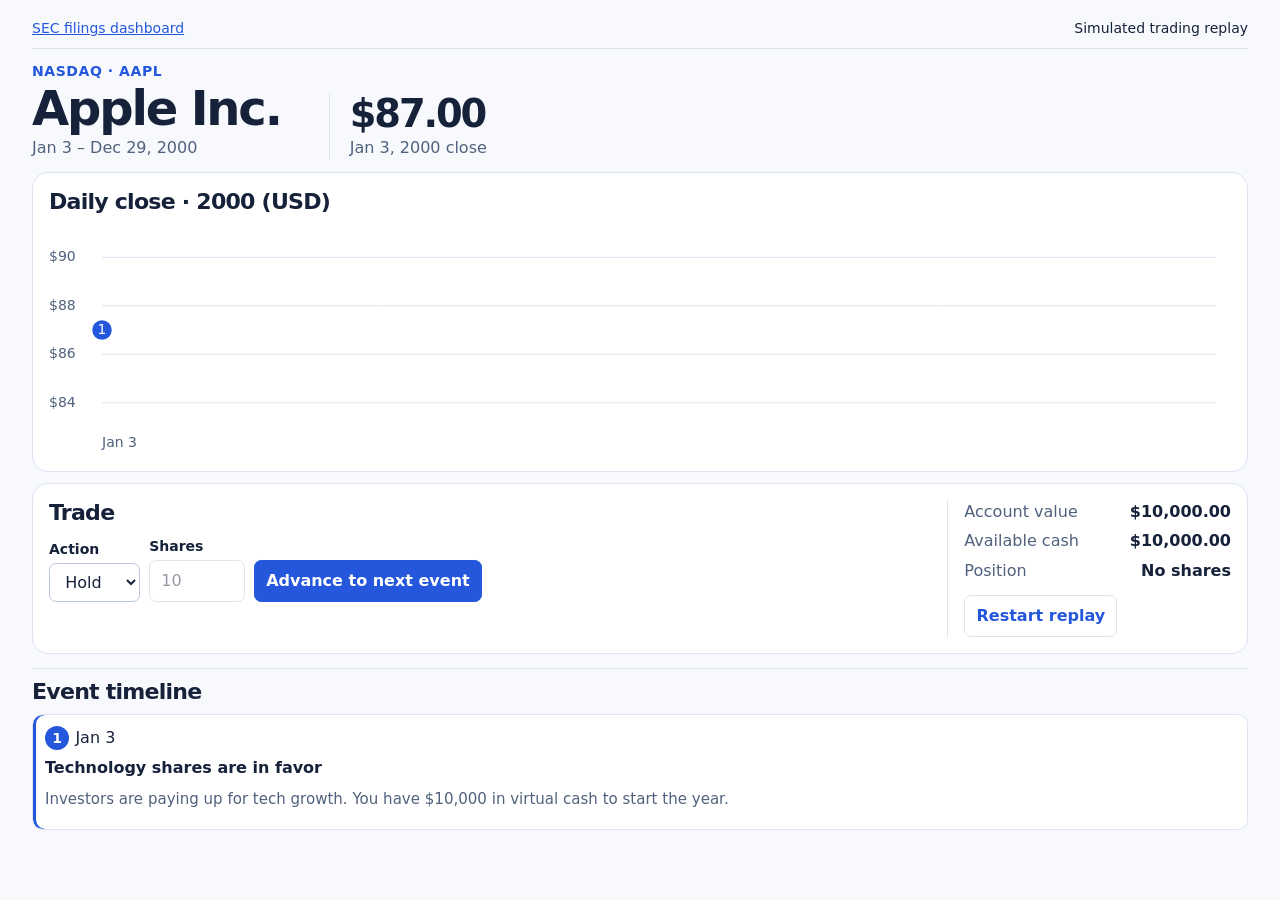
==== site/replay.html @ e9c34d88 "Prepare SEC filings dashboard and Apple replay for hackathon" ====
<!doctype html>
<html lang="en">
<head>
  <meta charset="utf-8">
  <meta name="viewport" content="width=device-width, initial-scale=1">
  <title>Apple trading replay</title>
  <link rel="stylesheet" href="replay.css?v=long-replay">
  <script type="module" src="replay.js?v=long-replay"></script>
</head>
<body>
  <main>
    <nav><a href="index.html">SEC filings dashboard</a><span>Simulated trading replay</span></nav>
    <header>
      <div><p class="market">NASDAQ · AAPL</p><h1>Apple Inc.</h1><p class="muted" id="period"></p></div>
      <div class="quote"><strong id="price"></strong><span id="date"></span></div>
    </header>
    <section aria-labelledby="chart-title" class="chart-panel">
      <h2 id="chart-title">Daily close <span class="muted">(USD)</span></h2>
      <div class="chart-wrap">
        <canvas id="chart" tabindex="0" aria-label="Simulated daily closes. Use the arrow keys to inspect dates and prices." aria-describedby="chart-detail"></canvas>
        <div id="chart-detail" class="chart-detail" hidden><span id="hover-date"></span><strong id="hover-price"></strong></div>
      </div>
    </section>
    <section class="desk" aria-labelledby="decision-title">
      <div class="decision">
        <h2 id="decision-title"></h2>
        <p id="decision-copy" hidden></p>
        <form id="trade">
          <div class="field"><label for="action">Action</label><select id="action">
            <option value="hold">Hold</option><option value="buy">Buy</option><option value="sell">Sell</option>
            <option value="short">Short</option><option value="cover">Cover</option>
          </select></div>
          <div class="field"><label for="shares">Shares</label><input id="shares" type="number" min="1" max="100000" step="1" value="10" disabled></div>
          <button type="submit">Advance to next event</button>
        </form>
        <p id="trade-note" class="muted" hidden></p>
        <div id="checkpoint-actions" hidden>
          <button id="continue" type="button"></button>
          <button id="stop" type="button" class="secondary">End replay</button>
        </div>
        <p id="message" role="status"></p>
      </div>
      <aside aria-label="Portfolio">
        <dl><div><dt>Account value</dt><dd id="equity"></dd></div><div><dt>Available cash</dt><dd id="available"></dd></div><div><dt>Position</dt><dd id="position"></dd></div></dl>
        <button id="reset" type="button" class="secondary">Restart replay</button>
      </aside>
    </section>
    <section class="timeline-section"><h2>Event timeline</h2><ol id="timeline" tabindex="0" aria-label="Revealed events, scroll for more"></ol></section>
    <section id="history-section" hidden><h2>Trade history</h2><ol id="history"></ol></section>
  </main>
</body>
</html>
---- site/replay.css ----
:root{font:16px/1.5 system-ui,sans-serif;color:#16213a;background:#f7f9fd;--blue:#2457dc;--line:#dce4f1;--muted:#50627d}
*{box-sizing:border-box}
main{width:min(76rem,calc(100% - 2rem));margin:0 auto 1.5rem}
nav{display:flex;justify-content:space-between;gap:1rem;padding:.6rem 0;border-bottom:1px solid var(--line);font-size:.875rem}
a{color:var(--blue)}
header,.section-top{display:flex;justify-content:space-between;align-items:baseline;gap:1rem}
header{align-items:end;padding:.75rem 0 .8rem}
h1{font-size:clamp(1.9rem,4vw,3rem);line-height:1;letter-spacing:-.045em;margin:.12rem 0 .22rem}
h2{font-size:clamp(1.15rem,2vw,1.38rem);letter-spacing:-.035em;line-height:1.2;margin:0}
p{margin:.5rem 0}
.market{color:var(--blue);font-size:.875rem;font-weight:750;letter-spacing:.04em}
.muted,.quote span,dt{color:var(--muted)}
.quote{text-align:right;white-space:nowrap}
.quote strong{display:block;font-size:clamp(1.55rem,4vw,2.4rem);font-weight:800;letter-spacing:-.055em;line-height:1.1}
.chart-panel,.desk{background:white;border:1px solid var(--line);border-radius:1rem;padding:clamp(.75rem,2vw,1rem)}
.chart-panel .section-top{margin-bottom:.35rem}
#chart{display:block;width:100%;height:clamp(9rem,26dvh,16rem)}
.desk{margin-top:.65rem;display:grid;grid-template-columns:1fr minmax(14rem,24%);gap:1rem}
aside{border-left:1px solid var(--line);padding-left:1rem}
dl{margin:0 0 .75rem} dl div{display:flex;justify-content:space-between;gap:.5rem;margin-bottom:.35rem} dd{margin:0;font-weight:750;text-align:right}
form{display:flex;flex-wrap:wrap;align-items:end;gap:.55rem;margin-top:.6rem}
.field{display:grid;gap:.2rem} label{font-size:.875rem;font-weight:650}
button,select,input{font:inherit;border:1px solid #b9c6da;border-radius:.45rem;padding:.5rem .7rem;background:white;color:inherit}
button{cursor:pointer;background:var(--blue);border-color:var(--blue);color:white;font-weight:700}
button:hover{filter:brightness(.92)}
button.secondary{background:white;color:var(--blue);border-color:var(--line)}
button:focus-visible,select:focus-visible,input:focus-visible,a:focus-visible{outline:3px solid #819fff;outline-offset:2px}
input{width:6rem} input:disabled{opacity:.45}
#message{color:var(--muted);margin-bottom:0}
#message:empty{display:none}
.timeline-section,#history-section{margin-top:.85rem;border-top:1px solid var(--line);padding-top:.65rem}
ol{list-style:none;padding:0}
#timeline{display:grid;grid-auto-flow:column;grid-auto-columns:minmax(min(15rem,85%),1fr);gap:.6rem;overflow-x:auto;margin:.55rem 0 0;padding:0 0 .4rem}
#timeline li{padding:.65rem .75rem;background:white;border:1px solid var(--line);border-radius:.65rem}
#timeline li.current{border-color:#7797ef}
#timeline strong{display:block;margin:.35rem 0}
#timeline p,#history{color:var(--muted);font-size:.94rem}
.event-number{background:var(--blue);color:white;display:inline-grid;place-items:center;border-radius:50%;width:1.5rem;height:1.5rem;margin-right:.4rem;font-weight:750}
@media(max-width:640px){header{align-items:start}.desk{grid-template-columns:1fr}aside{border-left:0;border-top:1px solid var(--line);padding:1rem 0 0}.section-top{flex-wrap:wrap}.quote span{font-size:.85rem}}

form[hidden]{display:none}

button:disabled{cursor:wait;opacity:.65;filter:none}

header p,.decision .market{margin:0}
#trade-note{font-size:.875rem;margin:.35rem 0 0}
#timeline:focus-visible{outline:3px solid #819fff;outline-offset:2px}
@media(max-width:640px){
  header{gap:.5rem}
  #chart{height:clamp(8rem,18dvh,12rem)}
  .desk{gap:.65rem}
  aside{padding-top:.65rem}
  dl{margin-bottom:.4rem}
  #reset{padding:.35rem .6rem}
}
@media (min-width:641px) and (max-height:800px){
  #chart{height:clamp(7rem,17dvh,10rem)}
  header{padding:.3rem 0}
  .chart-panel,.desk{padding:.65rem .9rem}
  .timeline-section{margin-top:.45rem;padding-top:.45rem}
  #timeline li p:last-child{margin-bottom:0}
}

header{justify-content:flex-start;gap:clamp(1rem,4vw,3rem);align-items:end}
.quote{text-align:left;border-left:1px solid var(--line);padding-left:clamp(.75rem,2vw,1.25rem)}
#chart-title{margin-bottom:.35rem}
#timeline li.current{border-color:var(--line);box-shadow:inset 3px 0 var(--blue)}
#timeline .event-number{font-size:.875rem}
@media(max-width:420px){
  header{gap:.75rem;flex-wrap:wrap}
  .quote{padding-left:.65rem}
  nav{gap:.5rem}
}

.chart-wrap{position:relative}
#chart:focus-visible{outline:2px solid var(--blue);outline-offset:2px;border-radius:.25rem}
.chart-detail{position:absolute;top:.35rem;pointer-events:none;z-index:1;background:#14213a;color:white;border-radius:.45rem;padding:.4rem .65rem;box-shadow:0 4px 12px #16213a28;white-space:nowrap;font-size:.875rem}
.chart-detail strong{display:block;font-variant-numeric:tabular-nums}
#checkpoint-actions:not([hidden]){display:flex;flex-wrap:wrap;gap:.5rem;margin-top:.6rem}
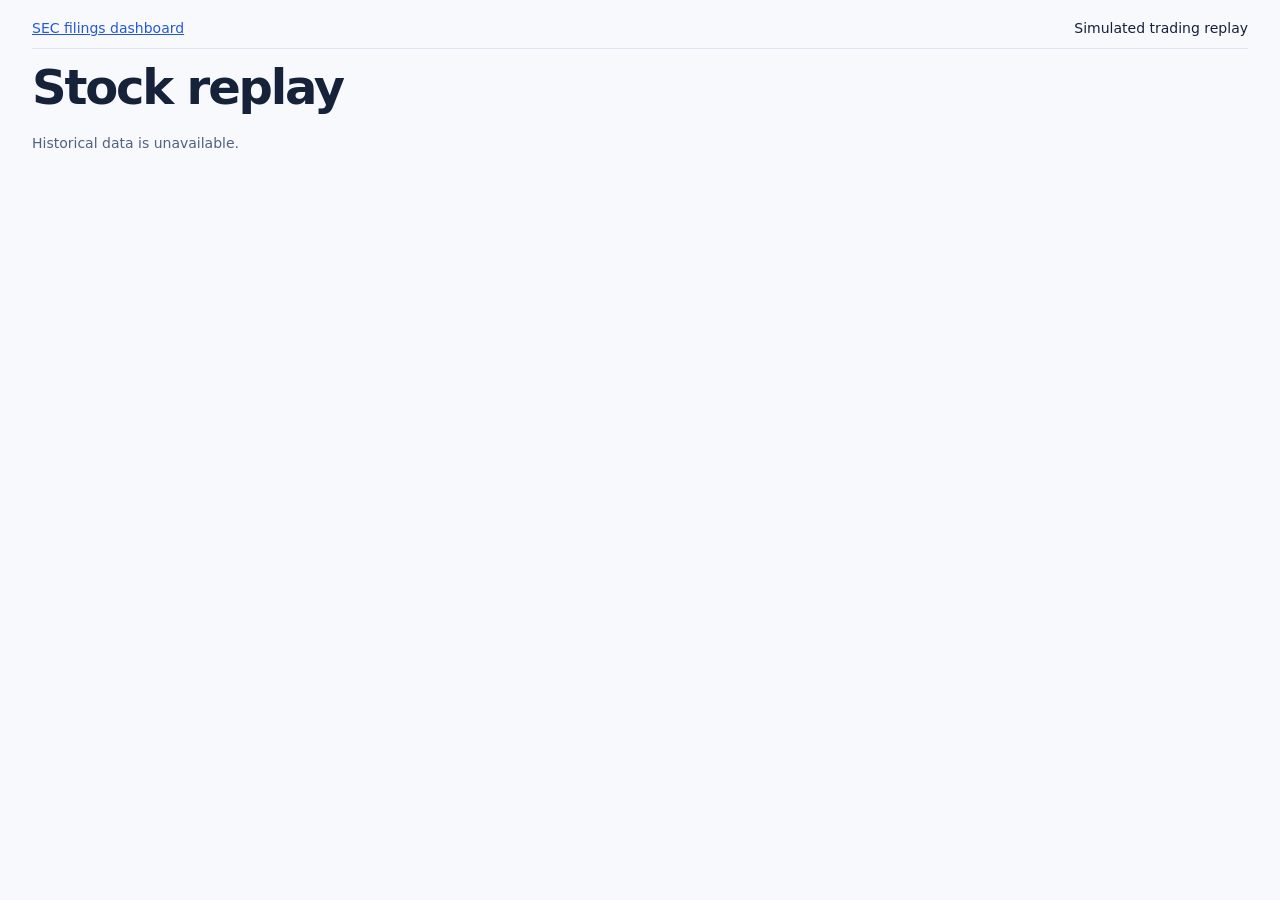
==== commit 32926453: "Publish historical replay source and link Netlify demo" ====
--- a/site/replay.html
+++ b/site/replay.html
@@ -3,21 +3,29 @@
 <head>
   <meta charset="utf-8">
   <meta name="viewport" content="width=device-width, initial-scale=1">
-  <title>Apple trading replay</title>
-  <link rel="stylesheet" href="replay.css?v=long-replay">
-  <script type="module" src="replay.js?v=long-replay"></script>
+  <title>Stock trading replay</title>
+  <link rel="stylesheet" href="replay.css?v=pilot">
+  <script type="module" src="replay.js?v=pilot"></script>
 </head>
 <body>
   <main>
     <nav><a href="index.html">SEC filings dashboard</a><span>Simulated trading replay</span></nav>
     <header>
-      <div><p class="market">NASDAQ · AAPL</p><h1>Apple Inc.</h1><p class="muted" id="period"></p></div>
+      <div><p class="market" id="ticker"></p><h1 id="company-name">Stock replay</h1><p class="muted" id="period"></p></div>
       <div class="quote"><strong id="price"></strong><span id="date"></span></div>
     </header>
+    <form id="replay-picker">
+      <div class="field"><label for="stock">Stock</label><select id="stock"></select></div>
+      <div class="field"><label for="start-date">Start date</label><input id="start-date" type="date" required></div>
+      <button type="submit">Start replay</button>
+      <button type="button" class="secondary" id="random">Randomize</button>
+    </form>
+    <p id="data-status" class="muted" role="status">Loading historical data…</p>
+    <div id="game-panel" hidden>
     <section aria-labelledby="chart-title" class="chart-panel">
       <h2 id="chart-title">Daily close <span class="muted">(USD)</span></h2>
       <div class="chart-wrap">
-        <canvas id="chart" tabindex="0" aria-label="Simulated daily closes. Use the arrow keys to inspect dates and prices." aria-describedby="chart-detail"></canvas>
+        <canvas id="chart" tabindex="0" aria-label="Historical daily closes. Use the arrow keys to inspect dates and prices." aria-describedby="chart-detail"></canvas>
         <div id="chart-detail" class="chart-detail" hidden><span id="hover-date"></span><strong id="hover-price"></strong></div>
       </div>
     </section>
@@ -47,6 +55,7 @@
     </section>
     <section class="timeline-section"><h2>Event timeline</h2><ol id="timeline" tabindex="0" aria-label="Revealed events, scroll for more"></ol></section>
     <section id="history-section" hidden><h2>Trade history</h2><ol id="history"></ol></section>
+    </div>
   </main>
 </body>
 </html>
--- a/site/replay.css
+++ b/site/replay.css
@@ -77,3 +77,8 @@
 .chart-detail{position:absolute;top:.35rem;pointer-events:none;z-index:1;background:#14213a;color:white;border-radius:.45rem;padding:.4rem .65rem;box-shadow:0 4px 12px #16213a28;white-space:nowrap;font-size:.875rem}
 .chart-detail strong{display:block;font-variant-numeric:tabular-nums}
 #checkpoint-actions:not([hidden]){display:flex;flex-wrap:wrap;gap:.5rem;margin-top:.6rem}
+
+#replay-picker{margin:0 0 .25rem}
+#replay-picker input{width:auto}
+#data-status{font-size:.875rem;margin:.35rem 0 .7rem}
+#timeline li a{display:block;font-size:.875rem;margin:.3rem 0}
